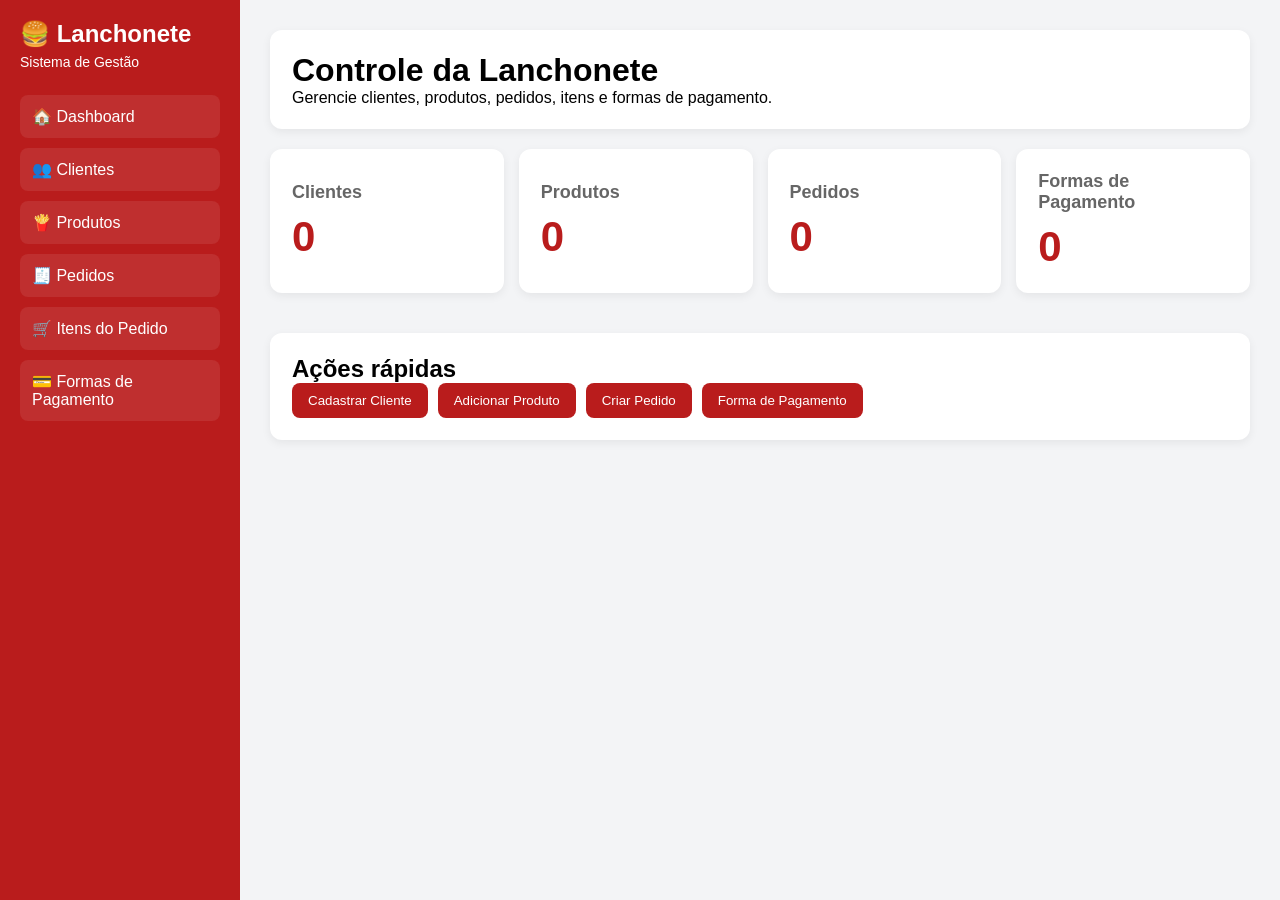
==== templates/index.html @ 50fb6e10 "first commit" ====
<!DOCTYPE html>
<html lang="pt-BR">
<head>
  <meta charset="UTF-8">
  <title>Dashboard - Lanchonete</title>
  <link rel="stylesheet" href="/static/style.css">
</head>
<body>

  <aside class="sidebar">
    <div class="logo">
      <h2>🍔 Lanchonete</h2>
      <p>Sistema de Gestão</p>
    </div>

    <a href="/">🏠 Dashboard</a>
    <a href="/clientes-page">👥 Clientes</a>
    <a href="/produtos-page">🍟 Produtos</a>
    <a href="/pedidos-page">🧾 Pedidos</a>
    <a href="/item-pedido-page">🛒 Itens do Pedido</a>
    <a href="/forma-pagamento-page">💳 Formas de Pagamento</a>
  </aside>

  <main class="conteudo">
    <div class="card">
      <h1>Controle da Lanchonete</h1>
      <p>Gerencie clientes, produtos, pedidos, itens e formas de pagamento.</p>
    </div>

    <div class="dashboard">
      <div class="stat">
        <h3>Clientes</h3>
        <p id="totalClientes">0</p>
      </div>

      <div class="stat">
        <h3>Produtos</h3>
        <p id="totalProdutos">0</p>
      </div>

      <div class="stat">
        <h3>Pedidos</h3>
        <p id="totalPedidos">0</p>
      </div>

      <div class="stat">
        <h3>Formas de Pagamento</h3>
        <p id="totalPagamentos">0</p>
      </div>
    </div>

    <div class="card">
      <h2>Ações rápidas</h2>

      <div class="acoes">
        <a href="/clientes-page"><button>Cadastrar Cliente</button></a>
        <a href="/produtos-page"><button>Adicionar Produto</button></a>
        <a href="/pedidos-page"><button>Criar Pedido</button></a>
        <a href="/forma-pagamento-page"><button>Forma de Pagamento</button></a>
      </div>
    </div>
  </main>

  <script src="/static/index.js"></script>
</body>
</html>
---- static/style.css ----
*{
  margin:0;
  padding:0;
  box-sizing:border-box;
}

body{
  display:flex;
  min-height:100vh;
  font-family:Arial, sans-serif;
  background:#f3f4f6;
}

/* MENU */
.sidebar{
  width:240px;
  min-height:100vh;
  background:#b91c1c;
  padding:20px;
}

.logo{
  color:white;
  margin-bottom:25px;
}

.logo h2{
  margin-bottom:6px;
}

.logo p{
  font-size:14px;
}

.sidebar a{
  display:block;
  color:white;
  text-decoration:none;
  padding:12px;
  border-radius:8px;
  margin-bottom:10px;
  background:#ffffff15;
}

.sidebar a:hover{
  background:#ffffff30;
}

/* CONTEÚDO */
.conteudo{
  flex:1;
  padding:30px;
}

.topo{
  margin-bottom:25px;
}

.topo h1{
  font-size:32px;
}

/* CARDS */
.card,
.stat{
  background:white;
  padding:22px;
  border-radius:12px;
  box-shadow:0 3px 10px #00000010;
  margin-bottom:20px;
}

/* DASHBOARD */
.dashboard{
  display:grid;
  grid-template-columns:repeat(4,1fr);
  gap:15px;
  margin-bottom:20px;
}

.stat{
  min-height:120px;
  display:flex;
  flex-direction:column;
  justify-content:center;
}

.stat h3{
  color:#666;
  font-size:18px;
  margin-bottom:10px;
}

.stat p{
  font-size:42px;
  font-weight:bold;
  color:#b91c1c;
}

/* FORM */
label{
  display:block;
  font-weight:bold;
  margin-bottom:5px;
}

input,
select{
  width:100%;
  padding:12px;
  margin-bottom:15px;
  border:1px solid #ccc;
  border-radius:8px;
}

/* BOTÕES */
button{
  border:none;
  background:#b91c1c;
  color:white;
  padding:10px 16px;
  border-radius:8px;
  cursor:pointer;
}

button:hover{
  background:#991b1b;
}

/* TABELA */
table{
  width:100%;
  border-collapse:collapse;
  margin-top:20px;
}

th,
td{
  padding:14px;
  text-align:left;
}

th{
  background:#b91c1c;
  color:white;
}

tr:nth-child(even){
  background:#f9fafb;
}

/* AÇÕES */
.acoes{
  display:flex;
  gap:10px;
}

.linha-item{
  display:flex;
  justify-content:space-between;
  align-items:center;
  padding:12px 0;
  border-bottom:1px solid #eee;
}
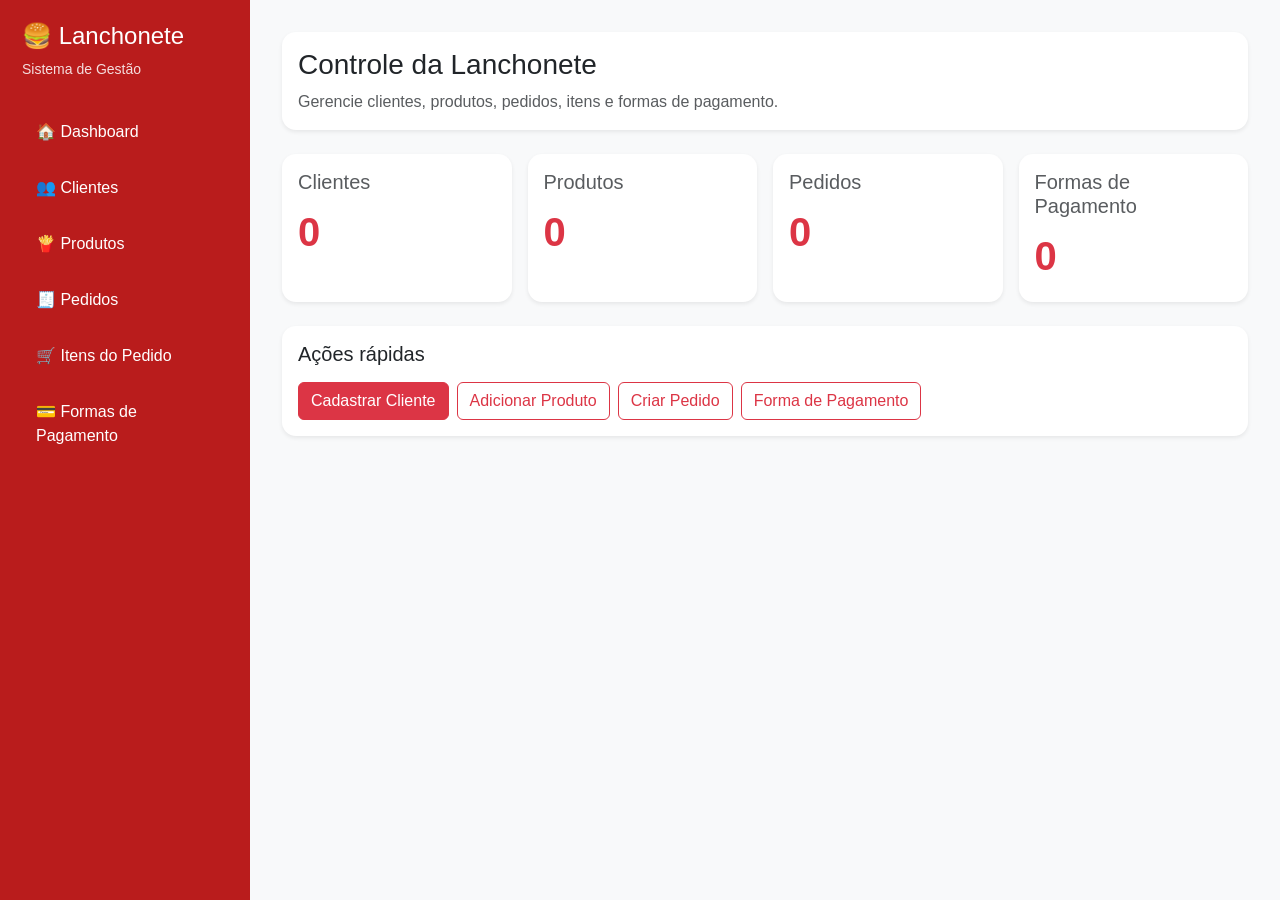
==== commit 5bde8ee8: "at" ====
--- a/templates/index.html
+++ b/templates/index.html
@@ -3,9 +3,15 @@
 <head>
   <meta charset="UTF-8">
   <title>Dashboard - Lanchonete</title>
+
+  <link
+    href="https://cdn.jsdelivr.net/npm/bootstrap@5.3.3/dist/css/bootstrap.min.css"
+    rel="stylesheet"
+  >
+
   <link rel="stylesheet" href="/static/style.css">
 </head>
-<body>
+<body class="bg-light">
 
   <aside class="sidebar">
     <div class="logo">
@@ -22,45 +28,68 @@
   </aside>
 
   <main class="conteudo">
-    <div class="card">
-      <h1>Controle da Lanchonete</h1>
-      <p>Gerencie clientes, produtos, pedidos, itens e formas de pagamento.</p>
-    </div>
-
-    <div class="dashboard">
-      <div class="stat">
-        <h3>Clientes</h3>
-        <p id="totalClientes">0</p>
-      </div>
-
-      <div class="stat">
-        <h3>Produtos</h3>
-        <p id="totalProdutos">0</p>
-      </div>
-
-      <div class="stat">
-        <h3>Pedidos</h3>
-        <p id="totalPedidos">0</p>
-      </div>
-
-      <div class="stat">
-        <h3>Formas de Pagamento</h3>
-        <p id="totalPagamentos">0</p>
+    <div class="card shadow-sm border-0 mb-4">
+      <div class="card-body">
+        <h1 class="h3 mb-2">Controle da Lanchonete</h1>
+        <p class="text-muted mb-0">
+          Gerencie clientes, produtos, pedidos, itens e formas de pagamento.
+        </p>
       </div>
     </div>
 
-    <div class="card">
-      <h2>Ações rápidas</h2>
+    <div class="row g-3 mb-4">
+      <div class="col-md-3">
+        <div class="card shadow-sm border-0 h-100">
+          <div class="card-body">
+            <h5 class="text-muted">Clientes</h5>
+            <p class="fs-1 fw-bold text-danger mb-0" id="totalClientes">0</p>
+          </div>
+        </div>
+      </div>
 
-      <div class="acoes">
-        <a href="/clientes-page"><button>Cadastrar Cliente</button></a>
-        <a href="/produtos-page"><button>Adicionar Produto</button></a>
-        <a href="/pedidos-page"><button>Criar Pedido</button></a>
-        <a href="/forma-pagamento-page"><button>Forma de Pagamento</button></a>
+      <div class="col-md-3">
+        <div class="card shadow-sm border-0 h-100">
+          <div class="card-body">
+            <h5 class="text-muted">Produtos</h5>
+            <p class="fs-1 fw-bold text-danger mb-0" id="totalProdutos">0</p>
+          </div>
+        </div>
+      </div>
+
+      <div class="col-md-3">
+        <div class="card shadow-sm border-0 h-100">
+          <div class="card-body">
+            <h5 class="text-muted">Pedidos</h5>
+            <p class="fs-1 fw-bold text-danger mb-0" id="totalPedidos">0</p>
+          </div>
+        </div>
+      </div>
+
+      <div class="col-md-3">
+        <div class="card shadow-sm border-0 h-100">
+          <div class="card-body">
+            <h5 class="text-muted">Formas de Pagamento</h5>
+            <p class="fs-1 fw-bold text-danger mb-0" id="totalPagamentos">0</p>
+          </div>
+        </div>
+      </div>
+    </div>
+
+    <div class="card shadow-sm border-0">
+      <div class="card-body">
+        <h2 class="h5 mb-3">Ações rápidas</h2>
+
+        <div class="d-flex flex-wrap gap-2">
+          <a href="/clientes-page" class="btn btn-danger">Cadastrar Cliente</a>
+          <a href="/produtos-page" class="btn btn-outline-danger">Adicionar Produto</a>
+          <a href="/pedidos-page" class="btn btn-outline-danger">Criar Pedido</a>
+          <a href="/forma-pagamento-page" class="btn btn-outline-danger">Forma de Pagamento</a>
+        </div>
       </div>
     </div>
   </main>
 
+  <script src="https://cdn.jsdelivr.net/npm/bootstrap@5.3.3/dist/js/bootstrap.bundle.min.js"></script>
   <script src="/static/index.js"></script>
 </body>
 </html>
--- a/static/style.css
+++ b/static/style.css
@@ -1,6 +1,4 @@
 *{
-  margin:0;
-  padding:0;
   box-sizing:border-box;
 }
 
@@ -8,151 +6,60 @@
   display:flex;
   min-height:100vh;
   font-family:Arial, sans-serif;
-  background:#f3f4f6;
 }
 
 /* MENU */
 .sidebar{
-  width:240px;
+  width:250px;
   min-height:100vh;
   background:#b91c1c;
-  padding:20px;
+  padding:22px;
+  position:fixed;
 }
 
 .logo{
   color:white;
-  margin-bottom:25px;
+  margin-bottom:28px;
 }
 
 .logo h2{
-  margin-bottom:6px;
+  font-size:24px;
 }
 
 .logo p{
   font-size:14px;
+  margin:0;
+  opacity:.85;
 }
 
 .sidebar a{
   display:block;
   color:white;
   text-decoration:none;
-  padding:12px;
-  border-radius:8px;
-  margin-bottom:10px;
-  background:#ffffff15;
+  padding:12px 14px;
+  border-radius:10px;
+  margin-bottom:8px;
 }
 
 .sidebar a:hover{
-  background:#ffffff30;
+  background:rgba(255,255,255,.18);
 }
 
 /* CONTEÚDO */
 .conteudo{
-  flex:1;
-  padding:30px;
+  margin-left:250px;
+  width:calc(100% - 250px);
+  padding:32px;
 }
 
-.topo{
-  margin-bottom:25px;
+/* AJUSTES */
+.card{
+  border-radius:14px;
 }
 
-.topo h1{
-  font-size:32px;
-}
-
-/* CARDS */
-.card,
-.stat{
-  background:white;
-  padding:22px;
-  border-radius:12px;
-  box-shadow:0 3px 10px #00000010;
-  margin-bottom:20px;
-}
-
-/* DASHBOARD */
-.dashboard{
-  display:grid;
-  grid-template-columns:repeat(4,1fr);
-  gap:15px;
-  margin-bottom:20px;
-}
-
-.stat{
-  min-height:120px;
-  display:flex;
-  flex-direction:column;
-  justify-content:center;
-}
-
-.stat h3{
-  color:#666;
-  font-size:18px;
-  margin-bottom:10px;
-}
-
-.stat p{
-  font-size:42px;
-  font-weight:bold;
-  color:#b91c1c;
-}
-
-/* FORM */
-label{
-  display:block;
-  font-weight:bold;
-  margin-bottom:5px;
-}
-
-input,
-select{
-  width:100%;
-  padding:12px;
-  margin-bottom:15px;
-  border:1px solid #ccc;
-  border-radius:8px;
-}
-
-/* BOTÕES */
-button{
-  border:none;
-  background:#b91c1c;
-  color:white;
-  padding:10px 16px;
-  border-radius:8px;
-  cursor:pointer;
-}
-
-button:hover{
-  background:#991b1b;
-}
-
-/* TABELA */
-table{
-  width:100%;
-  border-collapse:collapse;
-  margin-top:20px;
-}
-
-th,
-td{
-  padding:14px;
-  text-align:left;
-}
-
-th{
-  background:#b91c1c;
-  color:white;
-}
-
-tr:nth-child(even){
-  background:#f9fafb;
-}
-
-/* AÇÕES */
 .acoes{
   display:flex;
-  gap:10px;
+  gap:8px;
 }
 
 .linha-item{
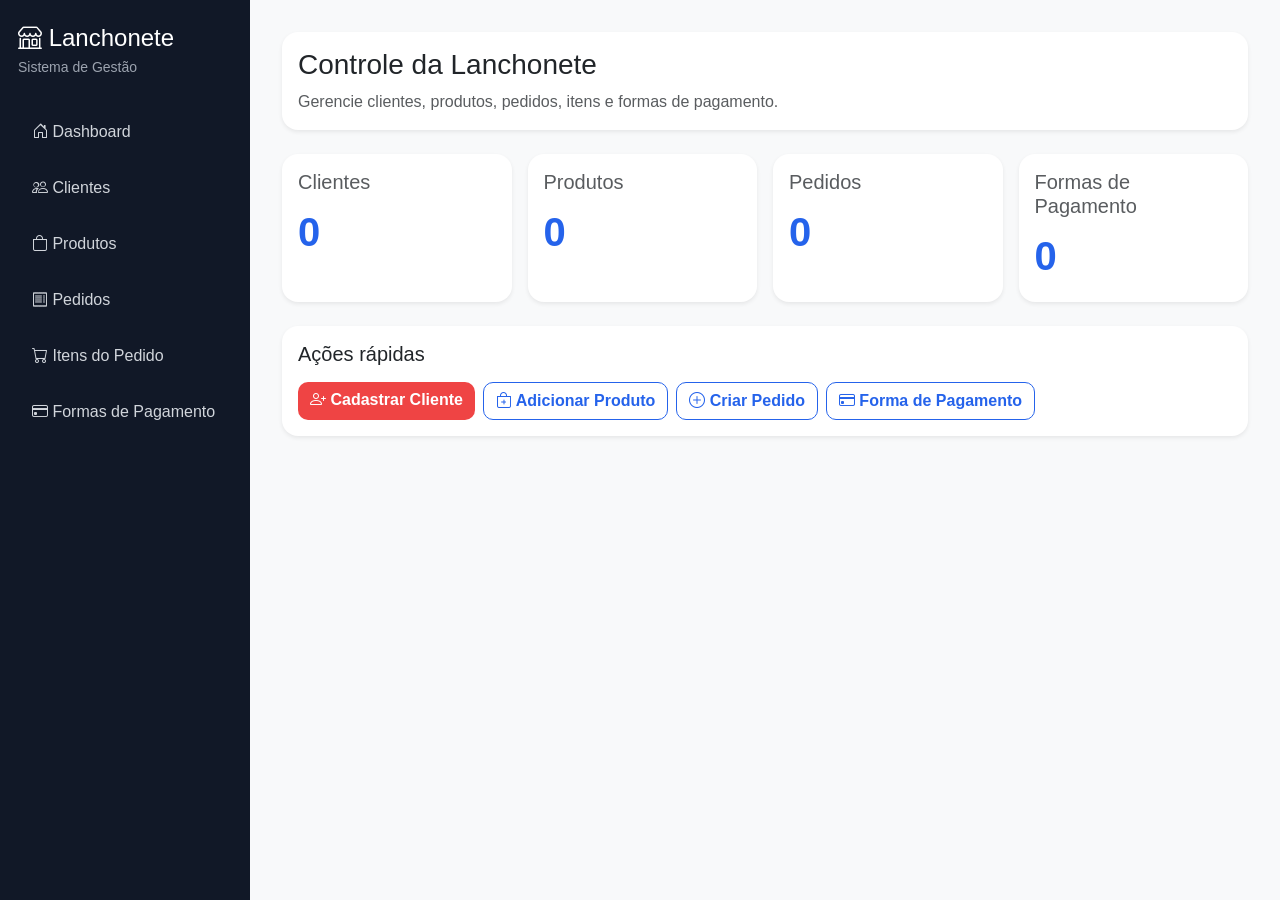
==== commit 6fdece48: "at" ====
--- a/templates/index.html
+++ b/templates/index.html
@@ -9,22 +9,50 @@
     rel="stylesheet"
   >
 
+  <link
+    rel="stylesheet"
+    href="https://cdn.jsdelivr.net/npm/bootstrap-icons@1.11.3/font/bootstrap-icons.min.css"
+  >
+
   <link rel="stylesheet" href="/static/style.css">
 </head>
 <body class="bg-light">
 
   <aside class="sidebar">
     <div class="logo">
-      <h2>🍔 Lanchonete</h2>
+      <h2><i class="bi bi-shop"></i> Lanchonete</h2>
       <p>Sistema de Gestão</p>
     </div>
 
-    <a href="/">🏠 Dashboard</a>
-    <a href="/clientes-page">👥 Clientes</a>
-    <a href="/produtos-page">🍟 Produtos</a>
-    <a href="/pedidos-page">🧾 Pedidos</a>
-    <a href="/item-pedido-page">🛒 Itens do Pedido</a>
-    <a href="/forma-pagamento-page">💳 Formas de Pagamento</a>
+    <a href="/">
+      <i class="bi bi-house-door"></i>
+      Dashboard
+    </a>
+
+    <a href="/clientes-page">
+      <i class="bi bi-people"></i>
+      Clientes
+    </a>
+
+    <a href="/produtos-page">
+      <i class="bi bi-bag"></i>
+      Produtos
+    </a>
+
+    <a href="/pedidos-page">
+      <i class="bi bi-receipt"></i>
+      Pedidos
+    </a>
+
+    <a href="/item-pedido-page">
+      <i class="bi bi-cart"></i>
+      Itens do Pedido
+    </a>
+
+    <a href="/forma-pagamento-page">
+      <i class="bi bi-credit-card"></i>
+      Formas de Pagamento
+    </a>
   </aside>
 
   <main class="conteudo">
@@ -80,10 +108,25 @@
         <h2 class="h5 mb-3">Ações rápidas</h2>
 
         <div class="d-flex flex-wrap gap-2">
-          <a href="/clientes-page" class="btn btn-danger">Cadastrar Cliente</a>
-          <a href="/produtos-page" class="btn btn-outline-danger">Adicionar Produto</a>
-          <a href="/pedidos-page" class="btn btn-outline-danger">Criar Pedido</a>
-          <a href="/forma-pagamento-page" class="btn btn-outline-danger">Forma de Pagamento</a>
+          <a href="/clientes-page" class="btn btn-danger">
+            <i class="bi bi-person-plus"></i>
+            Cadastrar Cliente
+          </a>
+
+          <a href="/produtos-page" class="btn btn-outline-danger">
+            <i class="bi bi-bag-plus"></i>
+            Adicionar Produto
+          </a>
+
+          <a href="/pedidos-page" class="btn btn-outline-danger">
+            <i class="bi bi-plus-circle"></i>
+            Criar Pedido
+          </a>
+
+          <a href="/forma-pagamento-page" class="btn btn-outline-danger">
+            <i class="bi bi-credit-card"></i>
+            Forma de Pagamento
+          </a>
         </div>
       </div>
     </div>
--- a/static/style.css
+++ b/static/style.css
@@ -5,61 +5,125 @@
 body{
   display:flex;
   min-height:100vh;
-  font-family:Arial, sans-serif;
+  font-family:'Segoe UI', Arial, sans-serif;
+  background:#f5f7fb;
+  color:#1f2937;
 }
 
-/* MENU */
 .sidebar{
   width:250px;
   min-height:100vh;
-  background:#b91c1c;
-  padding:22px;
   position:fixed;
+  padding:24px 18px;
+  background:#111827;
 }
 
 .logo{
   color:white;
-  margin-bottom:28px;
+  margin-bottom:30px;
 }
 
 .logo h2{
   font-size:24px;
+  margin-bottom:4px;
 }
 
 .logo p{
   font-size:14px;
-  margin:0;
-  opacity:.85;
+  color:#9ca3af;
 }
 
 .sidebar a{
   display:block;
-  color:white;
+  color:#d1d5db;
   text-decoration:none;
   padding:12px 14px;
+  margin-bottom:8px;
   border-radius:10px;
-  margin-bottom:8px;
 }
 
 .sidebar a:hover{
-  background:rgba(255,255,255,.18);
+  background:#2563eb;
+  color:white;
 }
 
-/* CONTEÚDO */
 .conteudo{
   margin-left:250px;
   width:calc(100% - 250px);
   padding:32px;
 }
 
-/* AJUSTES */
 .card{
-  border-radius:14px;
+  border:0 !important;
+  border-radius:16px !important;
+  box-shadow:0 8px 24px rgba(0,0,0,.06);
+}
+
+.btn{
+  border-radius:10px !important;
+  font-weight:600 !important;
+}
+
+.btn-primary{
+  background:#2563eb !important;
+  border:0 !important;
+}
+
+.btn-primary:hover{
+  background:#1d4ed8 !important;
+}
+
+.btn-outline-danger{
+  color:#2563eb !important;
+  border-color:#2563eb !important;
+}
+
+.btn-outline-danger:hover{
+  background:#2563eb !important;
+  color:white !important;
+}
+
+.btn-danger{
+  background:#ef4444 !important;
+  border:0 !important;
+}
+
+.btn-danger:hover{
+  background:#dc2626 !important;
+}
+
+.text-danger{
+  color:#2563eb !important;
+}
+
+.bg-success{
+  background:#2563eb !important;
 }
 
 .acoes{
   display:flex;
   gap:8px;
+}
+
+.table{
+  margin-bottom:0;
+}
+
+.table th{
+  color:#6b7280;
+  font-size:14px;
+}
+
+.form-control,
+.form-select{
+  border-radius:10px !important;
+  padding:10px 12px !important;
+}
+
+.form-control:focus,
+.form-select:focus{
+  border-color:#2563eb;
+  box-shadow:0 0 0 .2rem rgba(37,99,235,.15);
 }
 
 .linha-item{
@@ -68,4 +132,9 @@
   align-items:center;
   padding:12px 0;
   border-bottom:1px solid #eee;
+}
+
+.badge{
+  border-radius:10px;
+  padding:8px 12px;
 }
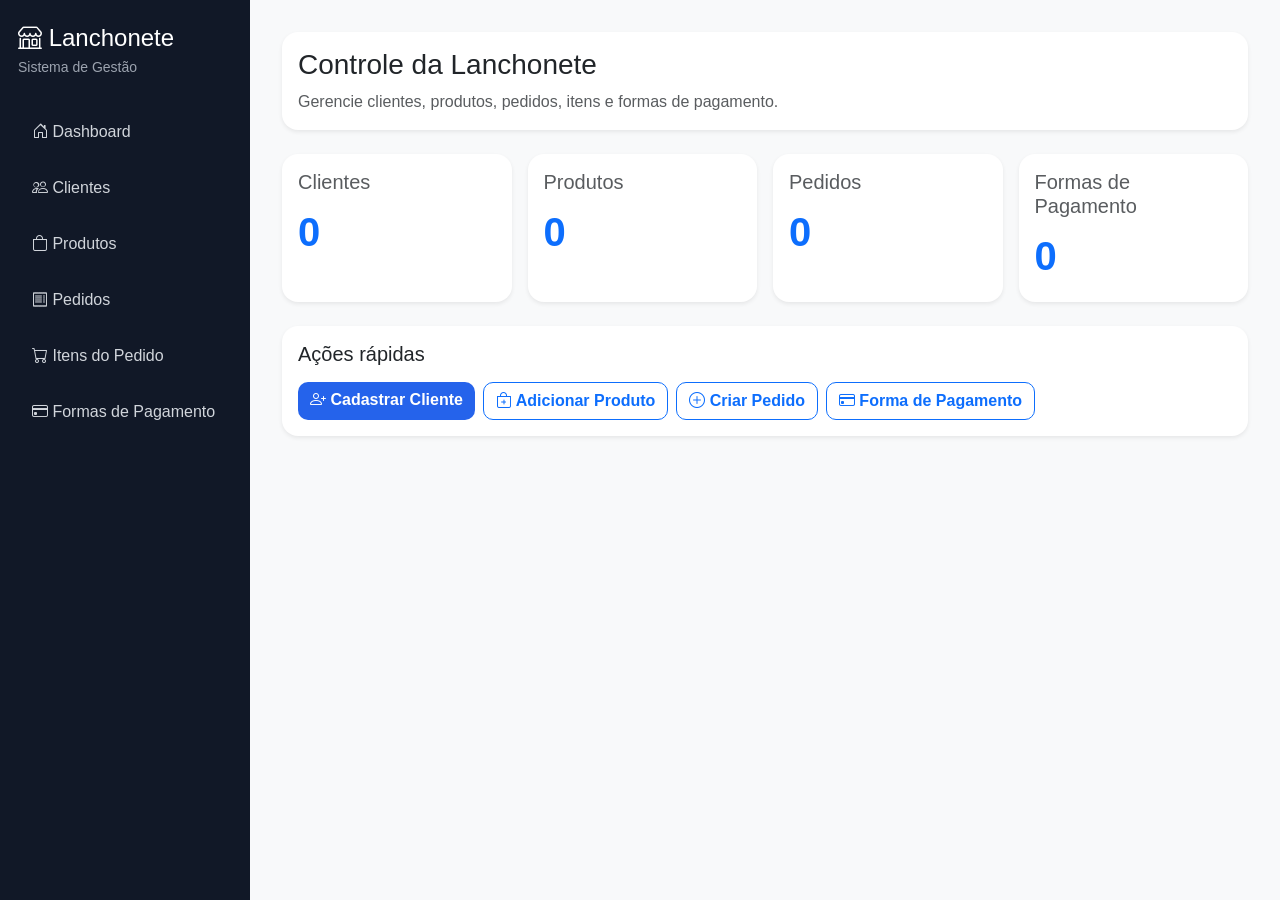
==== commit dde98ba2: "at" ====
--- a/templates/index.html
+++ b/templates/index.html
@@ -70,7 +70,7 @@
         <div class="card shadow-sm border-0 h-100">
           <div class="card-body">
             <h5 class="text-muted">Clientes</h5>
-            <p class="fs-1 fw-bold text-danger mb-0" id="totalClientes">0</p>
+            <p class="fs-1 fw-bold text-primary mb-0" id="totalClientes">0</p>
           </div>
         </div>
       </div>
@@ -79,7 +79,7 @@
         <div class="card shadow-sm border-0 h-100">
           <div class="card-body">
             <h5 class="text-muted">Produtos</h5>
-            <p class="fs-1 fw-bold text-danger mb-0" id="totalProdutos">0</p>
+            <p class="fs-1 fw-bold text-primary mb-0" id="totalProdutos">0</p>
           </div>
         </div>
       </div>
@@ -88,7 +88,7 @@
         <div class="card shadow-sm border-0 h-100">
           <div class="card-body">
             <h5 class="text-muted">Pedidos</h5>
-            <p class="fs-1 fw-bold text-danger mb-0" id="totalPedidos">0</p>
+            <p class="fs-1 fw-bold text-primary mb-0" id="totalPedidos">0</p>
           </div>
         </div>
       </div>
@@ -97,7 +97,7 @@
         <div class="card shadow-sm border-0 h-100">
           <div class="card-body">
             <h5 class="text-muted">Formas de Pagamento</h5>
-            <p class="fs-1 fw-bold text-danger mb-0" id="totalPagamentos">0</p>
+            <p class="fs-1 fw-bold text-primary mb-0" id="totalPagamentos">0</p>
           </div>
         </div>
       </div>
@@ -108,22 +108,22 @@
         <h2 class="h5 mb-3">Ações rápidas</h2>
 
         <div class="d-flex flex-wrap gap-2">
-          <a href="/clientes-page" class="btn btn-danger">
+          <a href="/clientes-page" class="btn btn-primary">
             <i class="bi bi-person-plus"></i>
             Cadastrar Cliente
           </a>
 
-          <a href="/produtos-page" class="btn btn-outline-danger">
+          <a href="/produtos-page" class="btn btn-outline-primary">
             <i class="bi bi-bag-plus"></i>
             Adicionar Produto
           </a>
 
-          <a href="/pedidos-page" class="btn btn-outline-danger">
+          <a href="/pedidos-page" class="btn btn-outline-primary">
             <i class="bi bi-plus-circle"></i>
             Criar Pedido
           </a>
 
-          <a href="/forma-pagamento-page" class="btn btn-outline-danger">
+          <a href="/forma-pagamento-page" class="btn btn-outline-primary">
             <i class="bi bi-credit-card"></i>
             Forma de Pagamento
           </a>
